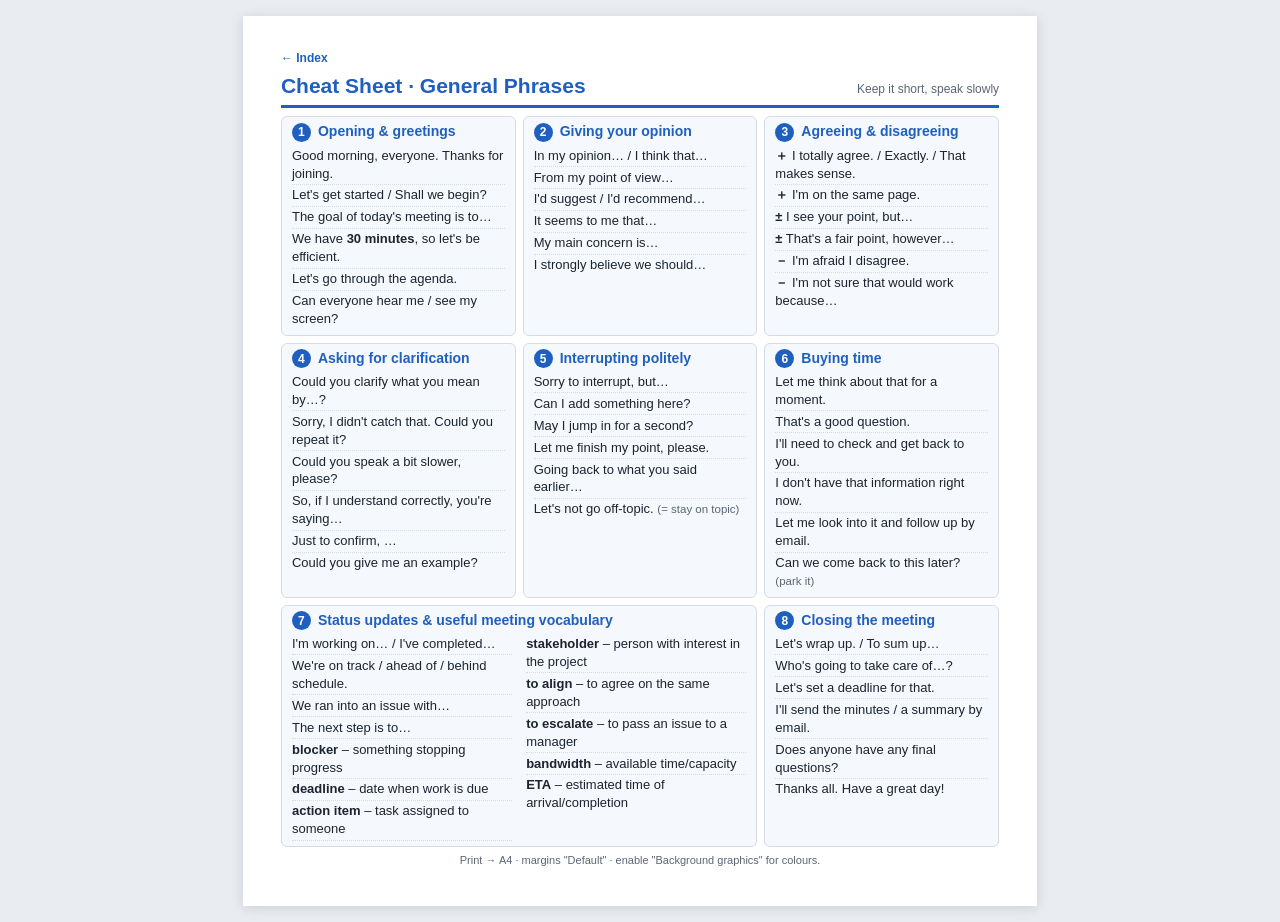
==== cheat-sheet-general.html @ 49ee8a8a "Rename sheets to cheat-sheet-* and clean up titles Rename meeting-english-*.html to cheat-sheet-*.ht" ====
<!doctype html>
<html lang="en">
<head>
<meta charset="utf-8">
<meta name="viewport" content="width=device-width, initial-scale=1">
<title>Cheat Sheet - General Phrases</title>
<link rel="stylesheet" href="styles.css">
</head>
<body>
<div class="sheet">
<nav class="back"><a href="index.html">&larr; Index</a></nav>
<header><h1>Cheat Sheet &middot; General Phrases</h1><span>Keep it short, speak slowly</span></header>

<div class="grid cols-3">

<section>
  <h2><span class="n">1</span> Opening &amp; greetings</h2>
  <ul>
    <li>Good morning, everyone. Thanks for joining.</li>
    <li>Let's get started / Shall we begin?</li>
    <li>The goal of today's meeting is to…</li>
    <li>We have <b>30 minutes</b>, so let's be efficient.</li>
    <li>Let's go through the agenda.</li>
    <li>Can everyone hear me / see my screen?</li>
  </ul>
</section>

<section>
  <h2><span class="n">2</span> Giving your opinion</h2>
  <ul>
    <li>In my opinion… / I think that…</li>
    <li>From my point of view…</li>
    <li>I'd suggest / I'd recommend…</li>
    <li>It seems to me that…</li>
    <li>My main concern is…</li>
    <li>I strongly believe we should…</li>
  </ul>
</section>

<section>
  <h2><span class="n">3</span> Agreeing &amp; disagreeing</h2>
  <ul>
    <li><b>＋</b> I totally agree. / Exactly. / That makes sense.</li>
    <li><b>＋</b> I'm on the same page.</li>
    <li><b>±</b> I see your point, but…</li>
    <li><b>±</b> That's a fair point, however…</li>
    <li><b>－</b> I'm afraid I disagree.</li>
    <li><b>－</b> I'm not sure that would work because…</li>
  </ul>
</section>

<section>
  <h2><span class="n">4</span> Asking for clarification</h2>
  <ul>
    <li>Could you clarify what you mean by…?</li>
    <li>Sorry, I didn't catch that. Could you repeat it?</li>
    <li>Could you speak a bit slower, please?</li>
    <li>So, if I understand correctly, you're saying…</li>
    <li>Just to confirm, …</li>
    <li>Could you give me an example?</li>
  </ul>
</section>

<section>
  <h2><span class="n">5</span> Interrupting politely</h2>
  <ul>
    <li>Sorry to interrupt, but…</li>
    <li>Can I add something here?</li>
    <li>May I jump in for a second?</li>
    <li>Let me finish my point, please.</li>
    <li>Going back to what you said earlier…</li>
    <li>Let's not go off-topic. <em>(= stay on topic)</em></li>
  </ul>
</section>

<section>
  <h2><span class="n">6</span> Buying time</h2>
  <ul>
    <li>Let me think about that for a moment.</li>
    <li>That's a good question.</li>
    <li>I'll need to check and get back to you.</li>
    <li>I don't have that information right now.</li>
    <li>Let me look into it and follow up by email.</li>
    <li>Can we come back to this later? <em>(park it)</em></li>
  </ul>
</section>

<section class="wide">
  <h2><span class="n">7</span> Status updates &amp; useful meeting vocabulary</h2>
  <ul>
    <li>I'm working on… / I've completed…</li>
    <li>We're on track / ahead of / behind schedule.</li>
    <li>We ran into an issue with…</li>
    <li>The next step is to…</li>
    <li><b>blocker</b> – something stopping progress</li>
    <li><b>deadline</b> – date when work is due</li>
    <li><b>action item</b> – task assigned to someone</li>
    <li><b>stakeholder</b> – person with interest in the project</li>
    <li><b>to align</b> – to agree on the same approach</li>
    <li><b>to escalate</b> – to pass an issue to a manager</li>
    <li><b>bandwidth</b> – available time/capacity</li>
    <li><b>ETA</b> – estimated time of arrival/completion</li>
  </ul>
</section>

<section>
  <h2><span class="n">8</span> Closing the meeting</h2>
  <ul>
    <li>Let's wrap up. / To sum up…</li>
    <li>Who's going to take care of…?</li>
    <li>Let's set a deadline for that.</li>
    <li>I'll send the minutes / a summary by email.</li>
    <li>Does anyone have any final questions?</li>
    <li>Thanks all. Have a great day!</li>
  </ul>
</section>

</div>
<footer>Print &rarr; A4 &middot; margins "Default" &middot; enable "Background graphics" for colours.</footer>
</div>
</body>
</html>
---- styles.css ----
/* ==========================================================================
   Cheat sheets - shared stylesheet
   Link it from any sheet:  <link rel="stylesheet" href="styles.css">

   One visual language for every sheet:
     - same page, header and footer
     - same card (section / .t / .c) with a numbered badge title
     - same list rows (dotted separators), English in ink, Spanish in orange

   Optional modifiers:
     body.compact / body.dense   smaller type for the one-page consolidated sheet
     .grid.cols-3                three-column grid (default grid has two)

   Sections:
     1. Base   2. Cards   3. Card content   4. Compact   5. Responsive   6. Print
   ========================================================================== */

/* 1. Base ---------------------------------------------------------------- */
@page { size: A4; margin: 8mm; }

:root {
  --ink: #1b2430;
  --muted: #5b6675;
  --accent: #1f5fbf;
  --es: #b4531a;
  --line: #d5dbe3;
  --bg: #fff;
  --card: #f5f8fc;
  --gap: 7px;
}
* { box-sizing: border-box; }

body {
  margin: 0; padding: 16px;
  background: #e9edf2; color: var(--ink);
  font: 13px/1.38 "Segoe UI", Calibri, Arial, sans-serif;
}

.sheet { max-width: 210mm; margin: 0 auto; background: var(--bg); padding: 10mm; box-shadow: 0 2px 12px #0002; }

header { display: flex; justify-content: space-between; align-items: baseline; border-bottom: 3px solid var(--accent); padding-bottom: 4px; margin-bottom: 8px; }
h1 { margin: 0; font-size: 21px; color: var(--accent); }
header span { color: var(--muted); font-size: 12px; }

footer { margin-top: 6px; text-align: center; font-size: 11px; color: var(--muted); }

.grid { display: grid; grid-template-columns: 1fr 1fr; gap: var(--gap); }
.grid.cols-3 { grid-template-columns: 1fr 1fr 1fr; }
.wide { grid-column: span 2; }

/* 2. Cards: section (general), .t (tenses), .c (vocabulary) -------------- */
section, .t, .c {
  background: var(--card); border: 1px solid var(--line); border-radius: 6px;
  padding: 5px 10px; margin-bottom: var(--gap); break-inside: avoid;
}
.grid > section, .grid > .c { margin-bottom: 0; }

section h2, .t h2, .c h2 {
  margin: 0 0 3px; font-size: 14px; color: var(--accent);
  display: flex; gap: 7px; align-items: baseline;
}
h2 small { color: var(--es); font-weight: 600; font-size: 12px; }
.n {
  background: var(--accent); color: #fff; border-radius: 50%;
  width: 19px; height: 19px; font-size: 12px; flex: none;
  display: inline-flex; align-items: center; justify-content: center;
}

/* 3. Card content -------------------------------------------------------- */
/* simple lists (general sheet) */
section ul { margin: 0; padding: 0; list-style: none; }
section li { padding: 1.5px 0; border-bottom: 1px dotted var(--line); }
section li:last-child { border-bottom: 0; }
section.wide ul { columns: 2; column-gap: 14px; }
section.wide li { break-inside: avoid; }
em { color: var(--muted); font-style: normal; font-size: 11.5px; }

/* tense cards */
.cols { display: grid; grid-template-columns: 1fr 1.15fr; gap: 12px; }
.use { font-size: 12.5px; margin-bottom: 2px; }
.use .es, .ex .es { color: var(--es); }
.form { font-size: 12.5px; }
.form b { display: inline-block; width: 18px; text-align: center; color: var(--accent); }
code { font-family: Consolas, monospace; font-size: 12px; }
.sig { font-size: 12px; color: var(--muted); margin-top: 2px; }
.sig b { color: var(--ink); }
.ex { padding: 1.5px 0; border-top: 1px dotted var(--line); }
.ex:first-child { border-top: 0; }
.ex .es { display: block; font-size: 12px; }
.tip { margin-top: 3px; font-size: 12px; background: #fff7e6; border-left: 3px solid #e0a030; padding: 2px 6px; }

/* vocabulary tables */
table { width: 100%; border-collapse: collapse; }
td { padding: 1.5px 0; border-bottom: 1px dotted var(--line); vertical-align: top; }
tr:last-child td { border-bottom: 0; }
td.en { font-weight: 700; width: 34%; padding-right: 6px; }
td.es { color: var(--es); width: 30%; padding-right: 6px; }
td.m { color: var(--muted); font-size: 11.5px; }
.c.wide td.en { width: 30%; }
.c.wide td.es { width: 34%; }
.two, .abbr { display: grid; grid-template-columns: 1fr 1fr; column-gap: 18px; }
.abbr div { padding: 1.5px 0; border-bottom: 1px dotted var(--line); }
.abbr b { display: inline-block; width: 58px; }
.abbr .es { color: var(--es); }

/* index links */
a { color: var(--accent); }
a.open { display: inline-block; margin-top: 4px; font-weight: 600; text-decoration: none; }
a.open:hover { text-decoration: underline; }

nav.back { margin: -4px 0 6px; font-size: 12px; font-weight: 600; }
nav.back a { text-decoration: none; }
nav.back a:hover { text-decoration: underline; }

/* 4. Compact (consolidated tenses sheet) --------------------------------- */
.compact .t { margin-bottom: 0; padding: 5px 9px; }
.compact .t h2 { margin: 0; font-size: 12.5px; gap: 6px; }
.compact .t h2 small { font-size: 11px; }
.compact .n { width: 16px; height: 16px; font-size: 10px; }
.compact .use { color: var(--muted); font-size: 11px; margin: 1px 0 2px; }
.compact .form { font-family: Consolas, monospace; font-size: 11px; background: #fff; border: 1px solid var(--line); border-radius: 4px; padding: 1px 5px; margin-bottom: 2px; }
.compact .sig { font-size: 10.5px; margin-top: 1px; }
.compact .ex .es { font-size: 11px; }

/* 5. Responsive ---------------------------------------------------------- */
@media (max-width: 700px) {
  .grid, .grid.cols-3, .cols, .abbr { grid-template-columns: 1fr; }
  .wide { grid-column: auto; }
  section.wide ul { columns: 1; }
}

/* 6. Print --------------------------------------------------------------- */
@media print {
  * { -webkit-print-color-adjust: exact; print-color-adjust: exact; }
  :root { --gap: 5px; }
  body { background: #fff; padding: 0; font-size: 11px; }
  body.compact { font-size: 10.5px; }
  body.dense { font-size: 10px; }
  .sheet { box-shadow: none; padding: 0; max-width: none; }
  nav.back { display: none; }
  h1 { font-size: 18px; }
  header { margin-bottom: 6px; }

  section, .t, .c { background: #fff; padding: 3px 8px; }
  section h2, .t h2, .c h2 { font-size: 12.5px; margin-bottom: 2px; }
  h2 small { font-size: 10.5px; }
  .use, .form { font-size: 10.5px; }
  .ex .es, .sig, .tip, td.m, em { font-size: 10px; }
  code { font-size: 10.5px; }
  td, .abbr div { line-height: 1.25; padding: 1px 0; }
  .compact .t { padding: 3px 7px; }
  .compact .t h2 { font-size: 12.5px; }
  .compact .t h2 small { font-size: 11px; }
  .compact .use, .compact .form { font-size: 11px; }
  .compact .ex .es { font-size: 11px; }
  .compact .sig { font-size: 10.5px; }
}
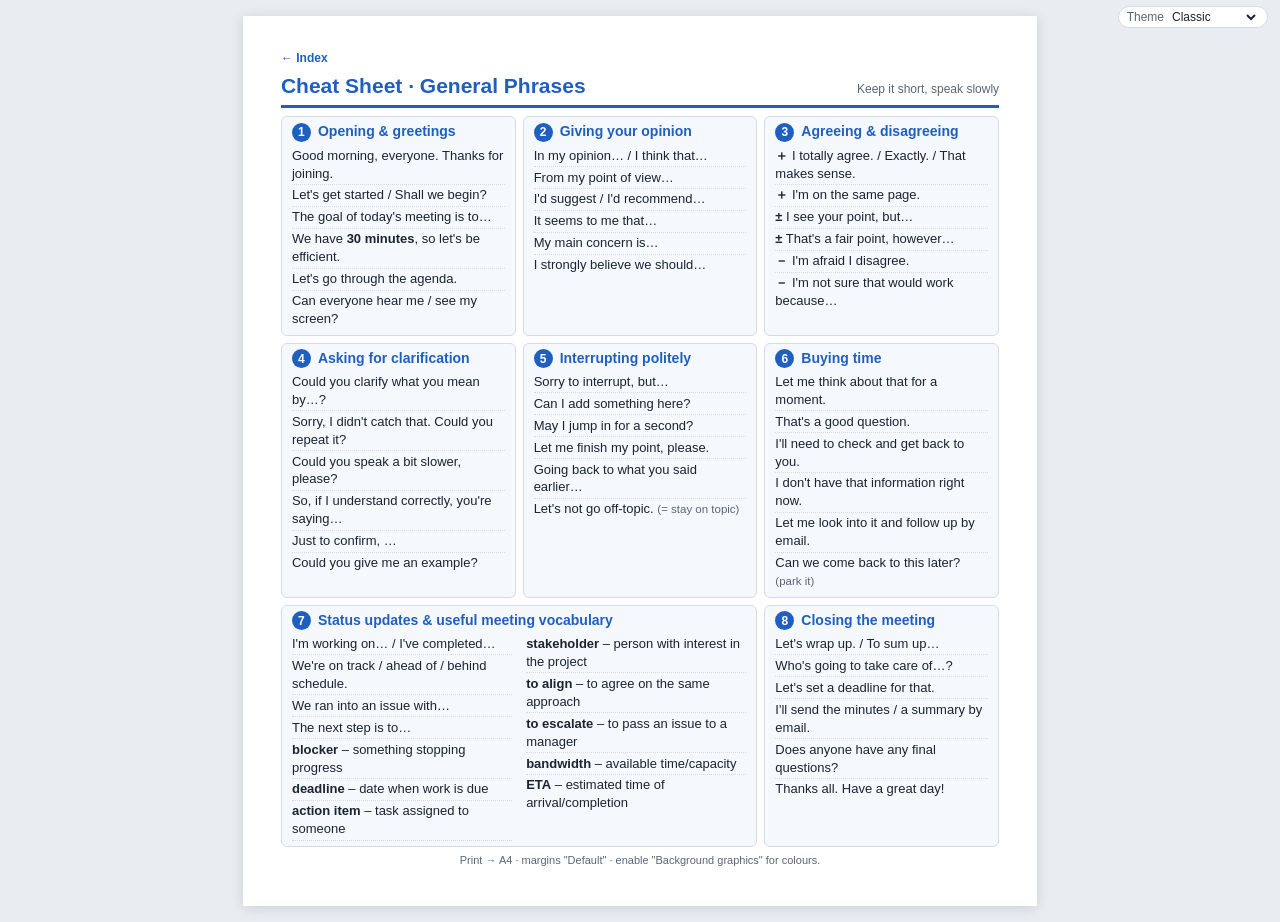
==== commit 2bd276a3: "Add theme switcher with Classic, Modern and Monochrome themes Move colours, fonts and shapes in styl" ====
--- a/cheat-sheet-general.html
+++ b/cheat-sheet-general.html
@@ -5,6 +5,7 @@
 <meta name="viewport" content="width=device-width, initial-scale=1">
 <title>Cheat Sheet - General Phrases</title>
 <link rel="stylesheet" href="styles.css">
+<script src="theme.js"></script>
 </head>
 <body>
 <div class="sheet">
--- a/styles.css
+++ b/styles.css
@@ -27,19 +27,36 @@
   --bg: #fff;
   --card: #f5f8fc;
   --gap: 7px;
+
+  /* theme tokens (the values below are the "classic" theme; see section 7) */
+  --page-bg: #e9edf2;
+  --sheet-shadow: 0 2px 12px #0002;
+  --font: "Segoe UI", Calibri, Arial, sans-serif;
+  --font-title: var(--font);
+  --radius: 6px;
+  --badge-radius: 50%;
+  --head-line: 3px solid var(--accent);
+  --h1-color: var(--accent);
+  --title-case: none;
+  --title-track: normal;
+  --bar-w: 0px;
+  --bar-color: transparent;
+  --tip-bg: #fff7e6;
+  --tip-bar: #e0a030;
+  --code-bg: #fff;
 }
 * { box-sizing: border-box; }
 
 body {
   margin: 0; padding: 16px;
-  background: #e9edf2; color: var(--ink);
-  font: 13px/1.38 "Segoe UI", Calibri, Arial, sans-serif;
-}
-
-.sheet { max-width: 210mm; margin: 0 auto; background: var(--bg); padding: 10mm; box-shadow: 0 2px 12px #0002; }
-
-header { display: flex; justify-content: space-between; align-items: baseline; border-bottom: 3px solid var(--accent); padding-bottom: 4px; margin-bottom: 8px; }
-h1 { margin: 0; font-size: 21px; color: var(--accent); }
+  background: var(--page-bg); color: var(--ink);
+  font: 13px/1.38 var(--font);
+}
+
+.sheet { max-width: 210mm; margin: 0 auto; background: var(--bg); padding: 10mm; box-shadow: var(--sheet-shadow); }
+
+header { display: flex; justify-content: space-between; align-items: baseline; border-bottom: var(--head-line); padding-bottom: 4px; margin-bottom: 8px; }
+h1 { margin: 0; font-size: 21px; color: var(--h1-color); font-family: var(--font-title); }
 header span { color: var(--muted); font-size: 12px; }
 
 footer { margin-top: 6px; text-align: center; font-size: 11px; color: var(--muted); }
@@ -50,18 +67,21 @@
 
 /* 2. Cards: section (general), .t (tenses), .c (vocabulary) -------------- */
 section, .t, .c {
-  background: var(--card); border: 1px solid var(--line); border-radius: 6px;
+  background: var(--card); border: 1px solid var(--line); border-radius: var(--radius);
+  box-shadow: inset var(--bar-w) 0 0 var(--bar-color);
   padding: 5px 10px; margin-bottom: var(--gap); break-inside: avoid;
 }
 .grid > section, .grid > .c { margin-bottom: 0; }
 
 section h2, .t h2, .c h2 {
   margin: 0 0 3px; font-size: 14px; color: var(--accent);
+  text-transform: var(--title-case); letter-spacing: var(--title-track);
+  font-family: var(--font-title);
   display: flex; gap: 7px; align-items: baseline;
 }
-h2 small { color: var(--es); font-weight: 600; font-size: 12px; }
+h2 small { color: var(--es); font-weight: 600; font-size: 12px; font-family: var(--font); letter-spacing: 0; text-transform: none; }
 .n {
-  background: var(--accent); color: #fff; border-radius: 50%;
+  background: var(--accent); color: #fff; border-radius: var(--badge-radius);
   width: 19px; height: 19px; font-size: 12px; flex: none;
   display: inline-flex; align-items: center; justify-content: center;
 }
@@ -87,7 +107,7 @@
 .ex { padding: 1.5px 0; border-top: 1px dotted var(--line); }
 .ex:first-child { border-top: 0; }
 .ex .es { display: block; font-size: 12px; }
-.tip { margin-top: 3px; font-size: 12px; background: #fff7e6; border-left: 3px solid #e0a030; padding: 2px 6px; }
+.tip { margin-top: 3px; font-size: 12px; background: var(--tip-bg); border-left: 3px solid var(--tip-bar); padding: 2px 6px; }
 
 /* vocabulary tables */
 table { width: 100%; border-collapse: collapse; }
@@ -118,7 +138,7 @@
 .compact .t h2 small { font-size: 11px; }
 .compact .n { width: 16px; height: 16px; font-size: 10px; }
 .compact .use { color: var(--muted); font-size: 11px; margin: 1px 0 2px; }
-.compact .form { font-family: Consolas, monospace; font-size: 11px; background: #fff; border: 1px solid var(--line); border-radius: 4px; padding: 1px 5px; margin-bottom: 2px; }
+.compact .form { font-family: Consolas, monospace; font-size: 11px; background: var(--code-bg); border: 1px solid var(--line); border-radius: 4px; padding: 1px 5px; margin-bottom: 2px; }
 .compact .sig { font-size: 10.5px; margin-top: 1px; }
 .compact .ex .es { font-size: 11px; }
 
@@ -137,7 +157,7 @@
   body.compact { font-size: 10.5px; }
   body.dense { font-size: 10px; }
   .sheet { box-shadow: none; padding: 0; max-width: none; }
-  nav.back { display: none; }
+  nav.back, .theme-switch { display: none; }
   h1 { font-size: 18px; }
   header { margin-bottom: 6px; }
 
@@ -155,3 +175,63 @@
   .compact .ex .es { font-size: 11px; }
   .compact .sig { font-size: 10.5px; }
 }
+
+/* 7. Themes -------------------------------------------------------------- */
+/* "classic" is the default: it uses the tokens declared in :root above.
+   Other themes only override tokens (plus a few rules). To add one:
+     1. add { id, label } to THEMES in theme.js
+     2. add a  :root[data-theme="your-id"] { ... }  block below              */
+
+/* "modern": corporate. Grey/black base, one navy accent, serif titles,
+   sober light boxes, plain numbers, muted burgundy for the Spanish text. */
+:root[data-theme="modern"] {
+  --ink: #1a1a1a;
+  --muted: #5f6368;
+  --accent: #1e3a5f;
+  --es: #8a3b47;
+  --line: #d9d9d9;
+  --card: #fafafa;
+  --page-bg: #e6e6e6;
+  --sheet-shadow: 0 1px 4px #0003;
+  --font: "Segoe UI", Calibri, Arial, sans-serif;
+  --font-title: Georgia, Cambria, "Times New Roman", serif;
+  --radius: 2px;
+  --head-line: 2px solid var(--ink);
+  --h1-color: var(--ink);
+  --tip-bg: #f0f0f0;
+  --tip-bar: var(--accent);
+  --code-bg: #f0f0f0;
+}
+/* plain accent-coloured number instead of the badge */
+:root[data-theme="modern"] .n {
+  background: none; color: var(--accent); border-radius: 0;
+  width: auto; height: auto; font: 700 1em var(--font-title);
+}
+:root[data-theme="modern"] .n::after { content: "."; }
+
+/* "mono": what the classic layout looks like printed in black and white.
+   Pure greys only (a grayscale filter also neutralises the emoji); Spanish
+   is set in italics because colour can no longer tell it apart. */
+:root[data-theme="mono"] {
+  --ink: #111;
+  --muted: #555;
+  --accent: #222;
+  --es: #555;
+  --line: #bbb;
+  --card: #f2f2f2;
+  --page-bg: #d9d9d9;
+  --tip-bg: #e8e8e8;
+  --tip-bar: #555;
+}
+:root[data-theme="mono"] .sheet { filter: grayscale(1); }
+:root[data-theme="mono"] h2 small,
+:root[data-theme="mono"] .es { font-style: italic; }
+
+/* theme switcher (injected by theme.js, hidden when printing) */
+.theme-switch {
+  position: fixed; top: 6px; right: 12px; z-index: 10;
+  display: flex; align-items: center; gap: 4px;
+  font: 12px var(--font); color: var(--muted);
+  background: var(--bg); border: 1px solid var(--line); border-radius: 999px; padding: 2px 8px;
+}
+.theme-switch select { font: inherit; color: var(--ink); background: transparent; border: 0; cursor: pointer; }
